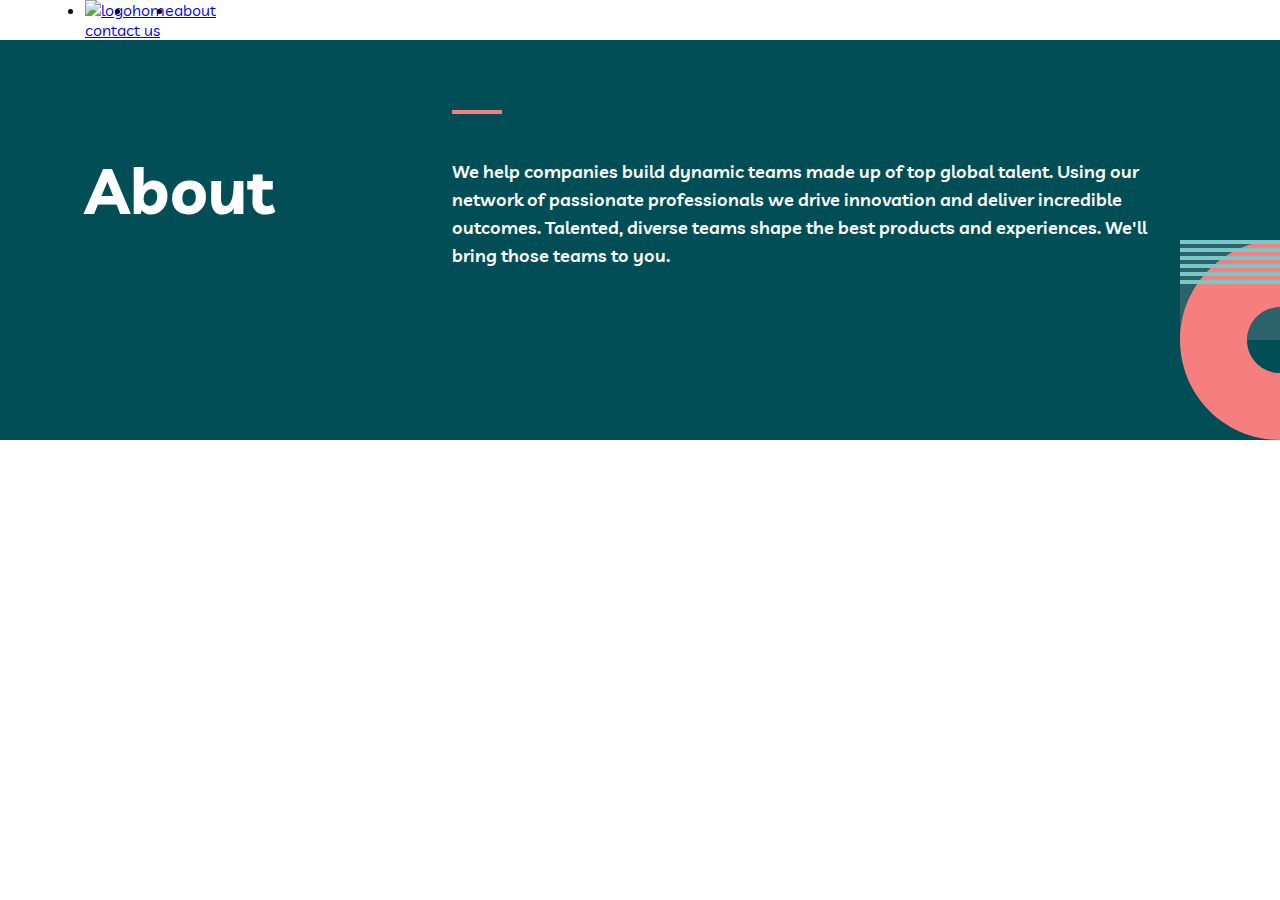
==== about.html @ 4de5ffe3 "Update about.html" ====
<!DOCTYPE html>
<html lang="en">

<head>
  <meta charset="UTF-8">
  <meta http-equiv="X-UA-Compatible" content="IE=edge">
  <meta name="viewport" content="width=device-width, initial-scale=1.0">
  <title>Document</title>
  <link rel="stylesheet" href="https://necolas.github.io/normalize.css/8.0.1/normalize.css">
  <link rel="stylesheet" href="css/col.css">
  <link rel="stylesheet" href="css/about.css">
</head>

<body>
  <header>
    <div class="container">
      <div class="header__all middle">
        <ul class="header__list row middle">
          <li class="header__item header__logo"><a href="#"><img src="images/myteam.svg" alt="logo"></a></li>
          <li class="header__item"><a href="#">home</a></li>
          <li class="header__item"><a href="#">about</a></li>
        </ul>
        <div class="header__item "><a class="header__contact" href="#">contact us</a></div>
      </div>   
    </div>
  </header>
  <!-- -----------------------about---Arslon_Radjabov------------------------- -->
  <div class="about__hero">
    <div class="container">
      <div class="about__main row middle">
        <h1 class="about__title" >About</h1>
        <div class="about__desc ">
          <img class="about__red-line" src="images/about-line-red.svg" alt="line-red">
          <p class="about__text">We help companies build dynamic teams made up of top global talent. Using our network of passionate professionals we drive innovation and deliver incredible outcomes. Talented, diverse teams shape the best products and experiences. We'll bring those teams to you.</p>
        </div>
      </div>
    </div>
  </div>
  <!-- -----------------about-hero-finished-----------arslon-------- -->
  <script src="js/main.js"></script>
</body>

</html>
---- css/col.css ----
* {
  margin: 0;
  padding: 0;
  box-sizing: border-box;
}

.container {
  margin: 0 auto;
}

.row {
  display: flex;
  flex-flow: row wrap;
}

.between {
  justify-content: space-between;
}
.around {
  justify-content: space-around;
}
.evenly {
  justify-content: space-evenly;
}
.middle {
  align-items: center;
}
.center {
  text-align: center;
  justify-content: center;
}

.col-1 {
  max-width: 8.33333%;
  flex-basis: 8.33333%;
}
.col-2 {
  max-width: 16.66666%;
  flex-basis: 16.66666%;
}
.col-3 {
  max-width: 25%;
  flex-basis: 25%;
}
.col-4 {
  max-width: 33.33333%;
  flex-basis: 33.33333%;
}
.col-5 {
  max-width: 41.66666%;
  flex-basis: 41.66666%;
}
.col-6 {
  max-width: 50%;
  flex-basis: 50%;
}
.col-7 {
  max-width: 58.33333%;
  flex-basis: 58.33333%;
}
.col-8 {
  max-width: 66.66666%;
  flex-basis: 66.66666%;
}
.col-9 {
  max-width: 75%;
  flex-basis: 75%;
}
.col-10 {
  max-width: 83.33333%;
  flex-basis: 83.33333%;
}
.col-11 {
  max-width: 91.66666%;
  flex-basis: 91.66666%;
}
.col-12 {
  max-width: 100%;
  flex-basis: 100%;
}
---- css/about.css ----
@import url('https://fonts.googleapis.com/css2?family=Livvic:ital,wght@0,400;0,500;0,600;0,700;1,400&display=swap');

*,
*::after,
*::before {
  margin: 0;
  padding: 0;
  box-sizing: border-box;
}

body {
  font-family: 'Livvic', sans-serif;
  background-color: #fff;
  min-height: 100vh;
  display: flex;
  flex-direction: column;
}

.container {
  width: 1130px;
  padding: 0 10px;
}

.about__hero{
  background-image: url('../images/about-hero-left.svg');
  background-position: right bottom;
  background-repeat: no-repeat;
  background-color: #014E56;
}
.about__main{
  padding-top: 70px;
  padding-bottom: 170px;
  gap: 178px;

}
.about__title {
  font-weight: bold;
  font-size: 64px;
  line-height: 100px;
  color: #fff;
}
.about__desc {
}
.about__red-line {
}
.about__text {
  color: #fff;
  font-weight: 600;
  font-size: 18px;
  line-height: 28px;
}

.about__desc{
  width: 730px;
}
.about__red-line{
  margin-bottom: 40px;
}
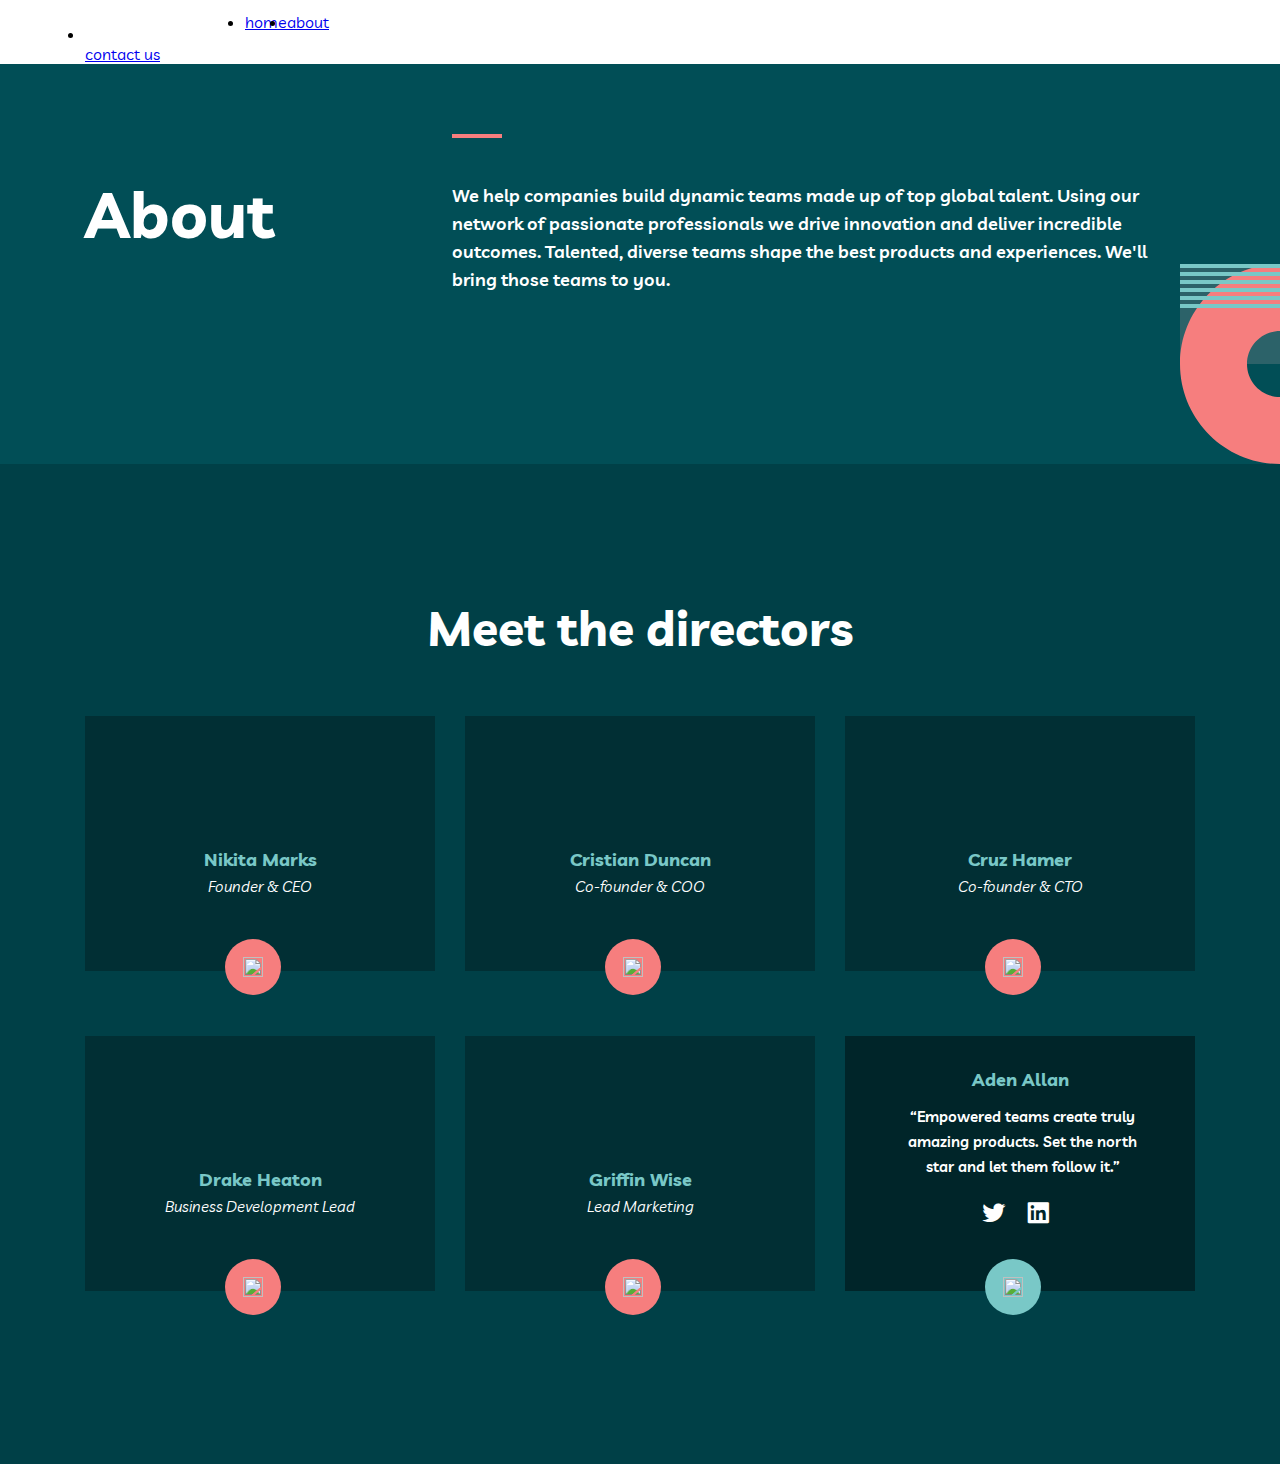
==== commit 0266b2de: "Merge branch 'main' into meet-branch" ====
--- a/about.html
+++ b/about.html
@@ -5,13 +5,15 @@
   <meta charset="UTF-8">
   <meta http-equiv="X-UA-Compatible" content="IE=edge">
   <meta name="viewport" content="width=device-width, initial-scale=1.0">
-  <title>Document</title>
+  <title>mt team</title>
+  <link href='https://unpkg.com/boxicons@2.1.1/css/boxicons.min.css' rel='stylesheet'>
   <link rel="stylesheet" href="https://necolas.github.io/normalize.css/8.0.1/normalize.css">
   <link rel="stylesheet" href="css/col.css">
   <link rel="stylesheet" href="css/about.css">
 </head>
 
 <body>
+
   <header>
     <div class="container">
       <div class="header__all middle">
@@ -37,7 +39,86 @@
     </div>
   </div>
   <!-- -----------------about-hero-finished-----------arslon-------- -->
+  
+<!--  Muhammadsodiq  -->
+  
+  <section class="directors">
+    <div class="container">
+      <div class="meet">
+        <h3 class="meet__titile ">
+          Meet the directors
+        </h3>
+        <ul class="meet__list row middle between">
+          <li class="meet__item director">
+              <div class="director__div">
+                <h4 class="director__name">
+                  Nikita Marks
+                </h4>
+                <p class="dirextor__text"><i>Founder & CEO</i></p>
+                <div class="dirextor__box"><img class="dirextor__img" src="img/plust.png" alt="" width="20" height="20"></div>
+              </div>
+          </li>
+          <li class="meet__item director">
+            <div class="director__div">
+              <h4 class="director__name">
+                Cristian Duncan
+              </h4>
+              <p class="dirextor__text"><i>Co-founder & COO</i></p>
+              <div class="dirextor__box"><img class="dirextor__img" src="img/plust.png" alt="" width="20" height="20"></div>
+            </div>
+        </li>
+        <li class="meet__item director">
+          <div class="director__div">
+            <h4 class="director__name">
+              Cruz Hamer
+            </h4>
+            <p class="dirextor__text"><i>Co-founder & CTO</i></p>
+            <div class="dirextor__box"><img class="dirextor__img" src="img/plust.png" alt="" width="20" height="20"></div>
+          </div>
+      </li>
+      <li class="meet__item director">
+        <div class="director__div">
+          <h4 class="director__name">
+            Drake Heaton
+          </h4>
+          <p class="dirextor__text"><i>Business Development Lead</i></p>
+          <div class="dirextor__box"><img class="dirextor__img" src="img/plust.png" alt="" width="20" height="20"></div>
+        </div>
+    </li>
+    <li class="meet__item director">
+      <div class="director__div">
+        <h4 class="director__name">
+          Griffin Wise
+        </h4>
+        <p class="dirextor__text"><i>Lead Marketing</i></p>
+        <div class="dirextor__box"><img class="dirextor__img" src="img/plust.png" alt="" width="20" height="20"></div>
+      </div>
+  </li>
+  <li class="meet__item-last director">
+    <div class="director__div">
+      <h4 class="director__name-last">
+        Aden Allan
+      </h4>
+      <p class="dirextor__text-last">“Empowered teams create truly amazing products. Set the north star and let them follow it.”</p>
+      <div class="director__icons row middle">
+        <a href="#">
+          <i class='meet__twitter bx bxl-twitter'></i>
+        </a>
+        <a href="#">
+          <i class='meet__linkid bx bxl-linkedin-square'></i>
+        </a>
+      </div>
+      <div class="dirextor__box box-last"><img class="dirextor__img" src="img/xxxx.png" alt="" width="20" height="20"></div>
+    </div>
+  </li>
+        </ul>
+      </div>
+    </div>
+  </section>
+  
+<!--   Muhammadsodiq end -->
   <script src="js/main.js"></script>
 </body>
 
 </html>
+
--- a/css/about.css
+++ b/css/about.css
@@ -14,6 +14,7 @@
   min-height: 100vh;
   display: flex;
   flex-direction: column;
+  overflow-x: hidden;
 }
 
 .container {
@@ -21,6 +22,7 @@
   padding: 0 10px;
 }
 
+/*  Arslon*/
 .about__hero{
   background-image: url('../images/about-hero-left.svg');
   background-position: right bottom;
@@ -56,3 +58,145 @@
 .about__red-line{
   margin-bottom: 40px;
 }
+
+/* Arslon end */
+
+/* Muhammadsodiq */
+
+.directors {
+  background-color: #004047;
+  width: 100%;
+  height: 1000px;
+  background-image: url('../img/meet__section.png'),
+  url('../img/meet__section__tihjt.png');
+  background-repeat: no-repeat;
+  background-position: top left, right bottom;
+}
+.meet__list {
+  padding-top: 64px;
+}
+.meet__titile {
+  font-weight: bold;
+  font-size: 48px;
+  line-height: 48px;
+  text-align: center;
+  color: #fff; 
+  padding-top: 140px;
+}
+
+.meet__item {
+  list-style: none;
+  width: 350px;
+  height: 255px;
+  background: #012f34;
+  margin-bottom: 65px;
+}
+.meet__item-last {
+  list-style: none;
+  width: 350px;
+  height: 255px;
+  background: #002529;
+  margin-bottom: 65px;
+}
+.director__name {
+  position: relative;
+  font-weight: 700;
+  font-size: 18px;
+  line-height: 28px;
+  text-align: center;
+  color: #79c8c7;
+}
+.director__name-last {
+  position: relative;
+  top: -100px;
+  font-weight: 700;
+  font-size: 18px;
+  line-height: 28px;
+  text-align: center;
+  color: #79c8c7;
+}
+.director__name::before {
+  content: '';
+  width: 100px;
+  height:  100px;
+  display: inline-block;
+  background-image: url('../img/meet__oval__img.png');
+  object-fit: cover;
+  background-repeat: no-repeat;
+  position: absolute;
+  left: 123px;
+  top: -100px;
+}
+.meet__item:nth-child(2) .director__name::before {
+  background-image: url('../img/meet__oval2.png');
+}
+.meet__item:nth-child(3) .director__name::before {
+  background-image: url('../img/meet__oval3.png');
+}
+.meet__item:nth-child(4) .director__name::before {
+  background-image: url('../img/meet__oval4.png');
+}
+.meet__item:nth-child(5) .director__name::before {
+  background-image: url('../img/meet__oval5.png');
+}
+.director__div {
+  padding-top: 130px;
+  text-align: center;
+}
+.dirextor__text {
+  font-size: 15px;
+  line-height: 25px;
+  text-align: center; 
+  color: #fff;
+}
+.dirextor__box {
+  width: 56px;
+  height: 56px;
+  background-color:#f67e7e;
+  border-radius: 50%; 
+  position: relative;
+  left: 140px;
+  bottom: -40px;
+  cursor: pointer;
+}
+.dirextor__img {
+  position: absolute;
+  top: 50%;
+  left: 50%;
+  transform: translate(-50%, -50%);
+}
+
+.dirextor__text-last {
+  width: 255px;
+  position: relative;
+  top: -90px;
+  font-weight: 600;
+  font-size: 15px;
+  line-height: 25px;
+  text-align: center;
+  color: #fff;
+  margin-left: 50px;
+}
+.box-last {
+  position: relative;
+  top: -40px;
+  left: 140px;
+  background-color: #79c8c7;
+}
+.bxl-twitter {
+  font-size: 28px;
+  color: #fff;
+  margin-right: 16px;
+}
+.meet__linkid {
+  font-size: 28px;
+  color: #fff;
+}
+.director__icons {
+  position: relative;
+  left: 135px;
+  top: -70px;
+}
+/*  Muhammadsodqi end */
+
+
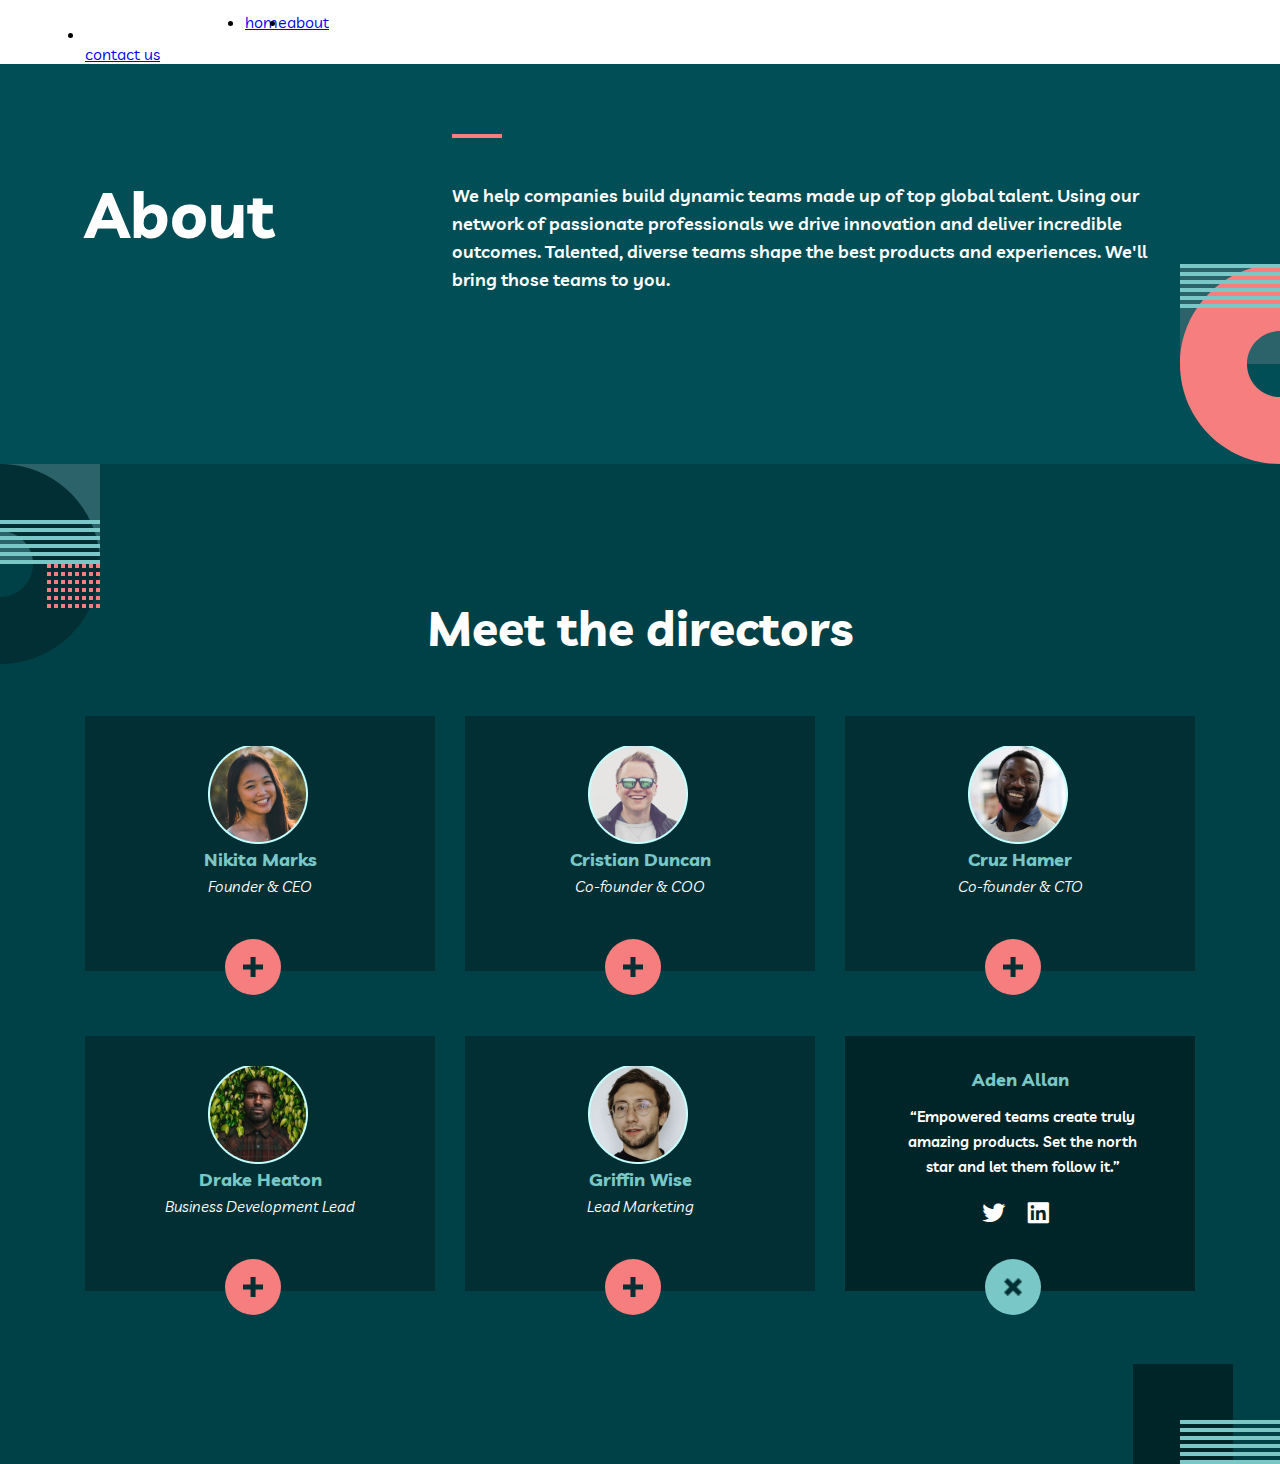
==== commit 5745afbc: "Update about.html" ====
--- a/about.html
+++ b/about.html
@@ -5,7 +5,7 @@
   <meta charset="UTF-8">
   <meta http-equiv="X-UA-Compatible" content="IE=edge">
   <meta name="viewport" content="width=device-width, initial-scale=1.0">
-  <title>mt team</title>
+  <title>my team</title>
   <link href='https://unpkg.com/boxicons@2.1.1/css/boxicons.min.css' rel='stylesheet'>
   <link rel="stylesheet" href="https://necolas.github.io/normalize.css/8.0.1/normalize.css">
   <link rel="stylesheet" href="css/col.css">
@@ -14,7 +14,7 @@
 
 <body>
 
-  <header>
+  <header id class="header" class="header">
     <div class="container">
       <div class="header__all middle">
         <ul class="header__list row middle">
@@ -27,6 +27,7 @@
     </div>
   </header>
   <!-- -----------------------about---Arslon_Radjabov------------------------- -->
+  <div class="about">
   <div class="about__hero">
     <div class="container">
       <div class="about__main row middle">
@@ -38,10 +39,12 @@
       </div>
     </div>
   </div>
+ </div>
   <!-- -----------------about-hero-finished-----------arslon-------- -->
   
 <!--  Muhammadsodiq  -->
   
+<main id="main">  
   <section class="directors">
     <div class="container">
       <div class="meet">
@@ -117,6 +120,8 @@
   </section>
   
 <!--   Muhammadsodiq end -->
+  
+  </main>  
   <script src="js/main.js"></script>
 </body>
 
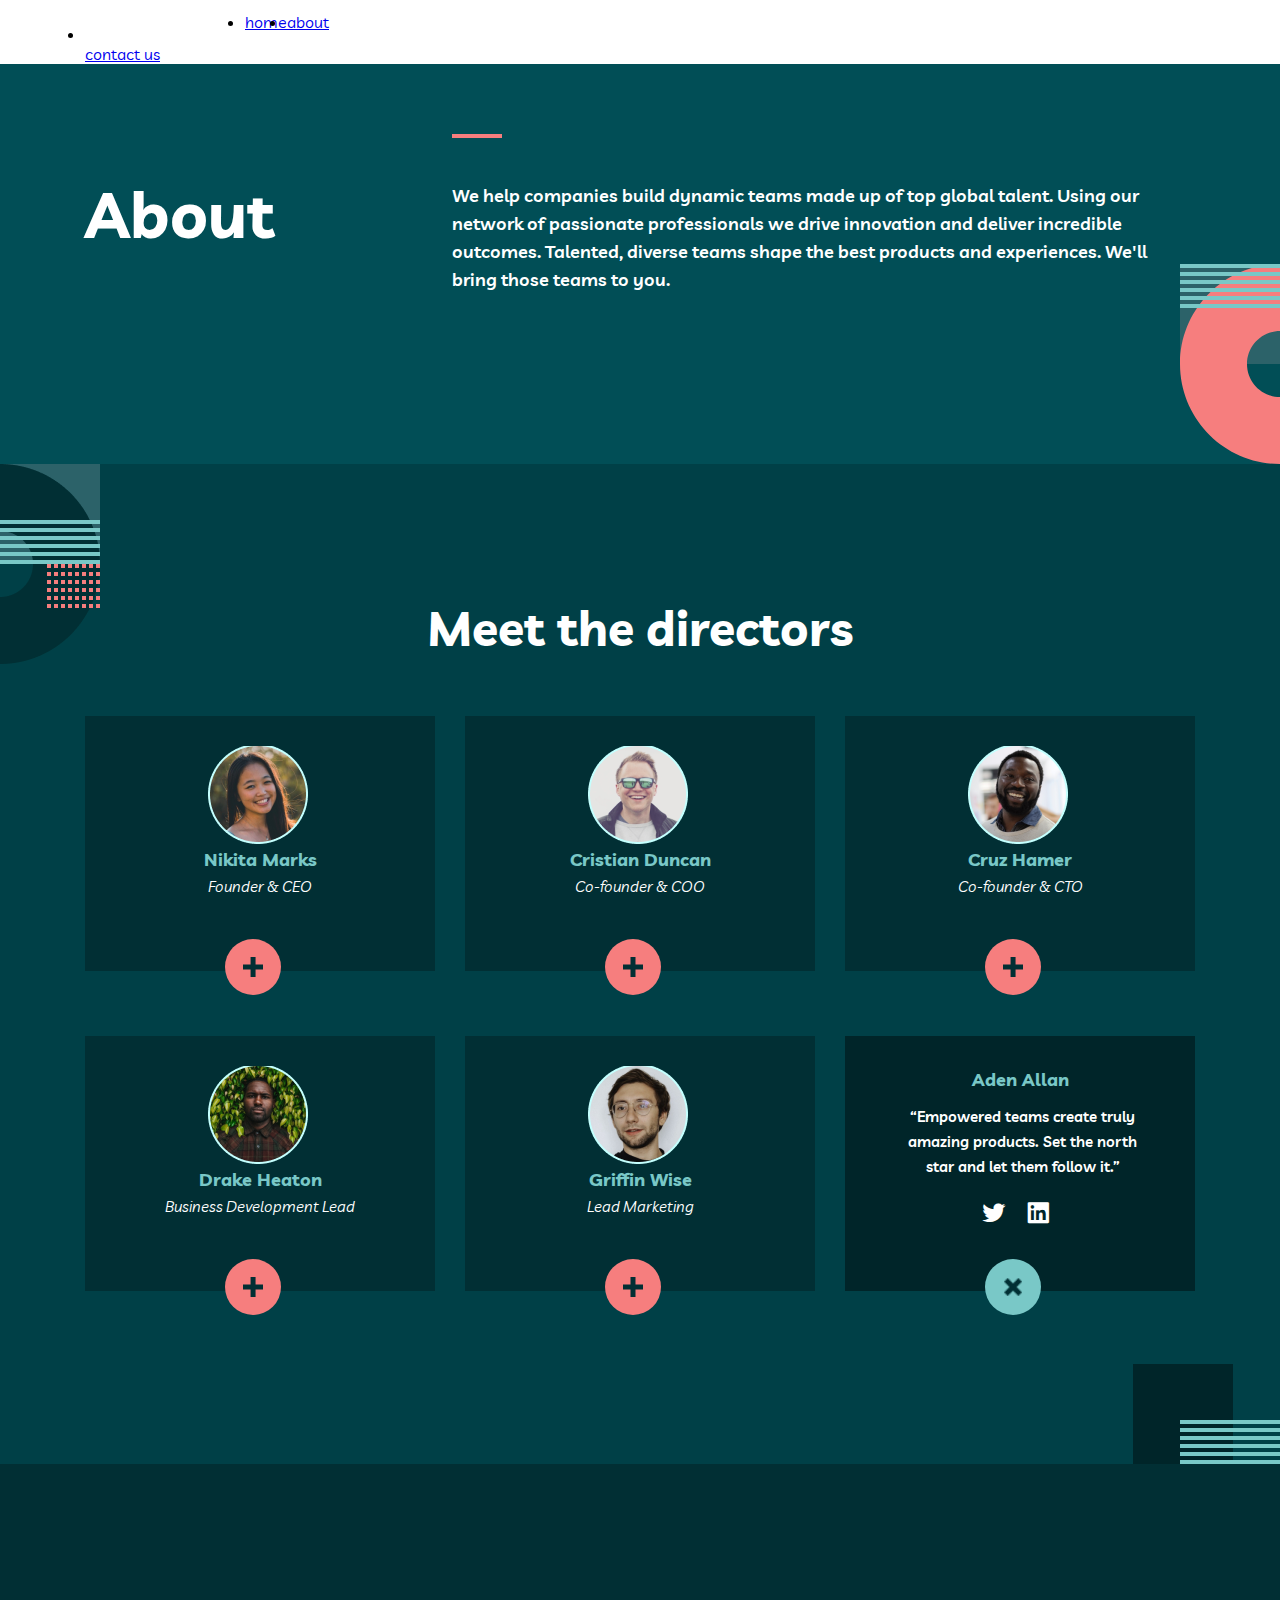
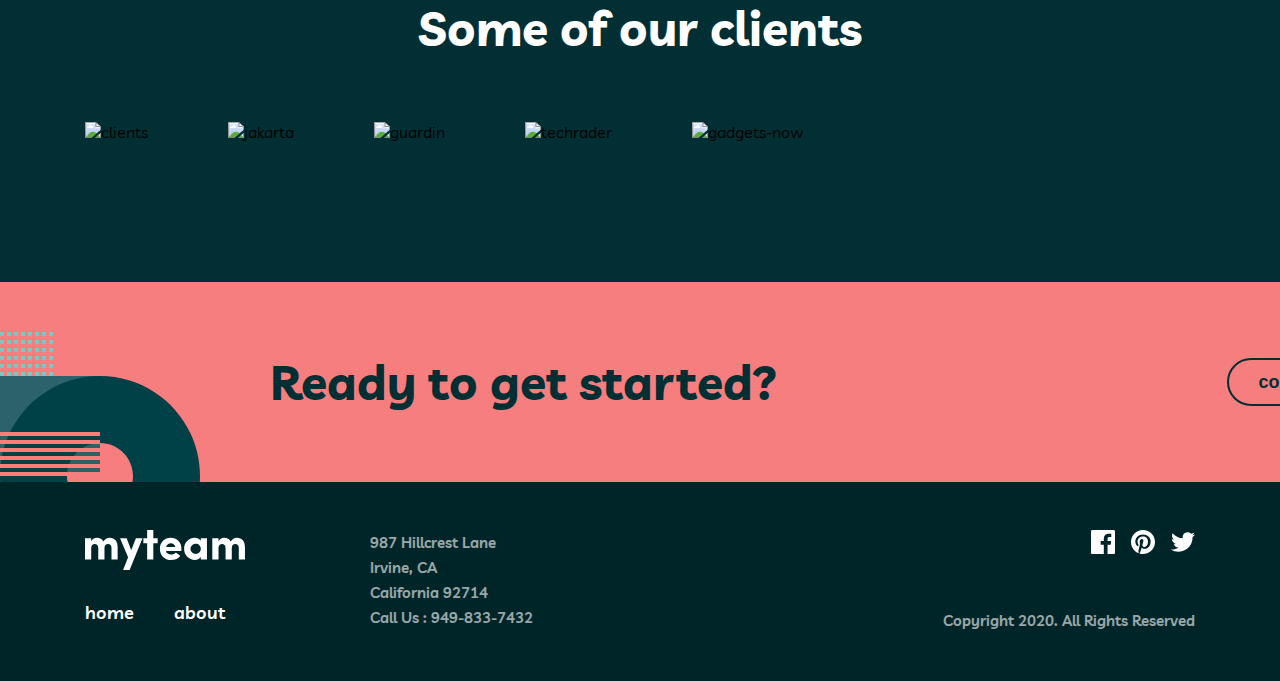
==== commit 8d8ddad4: "Merge branch 'main' into about-footer-branch" ====
--- a/about.html
+++ b/about.html
@@ -13,7 +13,6 @@
 </head>
 
 <body>
-
   <header id class="header" class="header">
     <div class="container">
       <div class="header__all middle">
@@ -121,7 +120,103 @@
   
 <!--   Muhammadsodiq end -->
   
+<!--   MuhammadAli  -->
+    <section id="clients" class="clients">
+    <div class="clients__box center">
+      <div class="container">
+        <h3 class="clients__title">Some of our clients</h3>
+        <ul class="clients__list row middle">
+          <li class="clients__item">
+            <img src="img/clients-verge.svg" alt="clients" width="165" height="28">
+          </li>
+          <li class="clients__item">
+            <img src="img/jakarta.svg" alt="jakarta" width="184" height="23">
+          </li>
+          <li class="clients__item">
+            <img src="img/guardin.svg" alt="guardin" width="165" height="28">
+          </li>
+          <li class="clients__item">
+            <img src="img/techrader.svg" alt="techrader" width="165" height="28">
+          </li>
+          <li class="clients__item">
+            <img src="img/gadgets-now.svg" alt="gadgets-now" width="98" height="45">
+          </li>
+        </ul>
+      </div>
+    </div>
+  </section>
+      <!--   MuhammadAli end -->
+ 
+
+                   <!----------------- MuxammadAli section=Started end ---------------------->
+                   
+  
   </main>  
+
+   <!----------------- MuxammadAli section=Started ---------------------->
+  <section id="started" class="started">
+    <div class="started__box">
+      <div class="container">
+        <div class="started__inner row middle between">
+          <h3 class="started__title">Ready to get started?</h3>
+          <button class="started__btn">contact us</button>
+        </div>
+      </div>
+    </div>
+  </section>
+
+
+                   <!----------------- MuxammadAli section=footer ---------------------->
+
+  <footer id="footer" class="footer">
+    <div class="footer__box">
+      <div class="container">
+        <div class="footer__boxing row between">
+          <div class="footer__content row">
+            <div class="footer__inner">
+              <a href="#">
+                <img class="footer__logo" src="img/logo-footer.svg" alt="logo-footer" width="160" height="40">
+              </a>
+              <ul class="footer__list row middle">
+                <li class="footer__item">
+                  <a href="index.html" class="footer__link">home</a>
+                </li>
+                <li class="footer__item">
+                  <a href="about.html" class="footer__link">about</a>
+                </li>
+              </ul>
+            </div>
+            <p class="footer__adress">
+              987  Hillcrest Lane <br>
+              Irvine, CA <br>
+              California 92714 <br>
+              Call Us : 949-833-7432
+            </p>
+          </div>
+          <div class="footer__social social">
+            <ul class="social__list row middle">
+              <li class="social__item">
+                <a href="#">
+                  <img src="img/mytem-facebook.svg" alt="mytem-facebook" width="24" height="24">
+                </a>
+              </li>
+              <li class="social__item">
+                <a href="#">
+                  <img src="img/myteam-pinteres.svg" alt="myteam-pinteres" width="24" height="24">
+                </a>
+              </li>
+              <li class="social__item">
+                <a href="#">
+                  <img src="img/myteam-twitter.svg" alt="myteam-twitter" width="24" height="20">
+                </a>
+              </li>
+            </ul>
+            <p class="social__copy">Copyright 2020. All Rights Reserved</p>
+          </div>
+        </div>
+      </div>
+    </div>
+  </footer>
   <script src="js/main.js"></script>
 </body>
 
--- a/css/about.css
+++ b/css/about.css
@@ -21,7 +21,6 @@
   width: 1130px;
   padding: 0 10px;
 }
-
 /*  Arslon*/
 .about__hero{
   background-image: url('../images/about-hero-left.svg');
@@ -200,3 +199,136 @@
 /*  Muhammadsodqi end */
 
 
+                      /* MuxammadAli section=Clients */
+
+#clients {
+  padding: 140px 0;
+  background-color: #012f34;
+  background-image: url(../img/clients-bg.svg);
+  background-repeat: no-repeat;
+  background-size: 200px 200px;
+}
+
+.clients__title {
+  font-weight: 700;
+  font-size: 48px;
+  line-height: 48px;
+  color: #fff;
+  margin-bottom: 70px;
+}
+.clients__list {
+  list-style: none;
+}
+.clients__item:not(:last-child){
+  margin-right: 80px;
+} 
+
+                        /* MuxammadAli section=Clients end */
+
+
+                        /* <!----------------- MuxammadAli section=Started ----------------------> */
+#started {
+  padding: 76px 260px;
+  background-color: #f67e7e;
+  background-image: url(../img/started.svg);
+  background-repeat: no-repeat;
+  background-size: 200px 244px;
+}
+
+.started__title {
+  font-weight: bold;
+  font-size: 48px;
+  line-height: 48px;
+  color: #012f34;
+}
+.started__btn {
+  font-weight: 600;
+  font-size: 18px;
+  line-height: 28px;
+  color: #012f34;
+  width: 153px;
+  height: 48px;
+  border: 2px solid #012f34;
+  box-sizing: border-box;
+  border-radius: 24px;
+  background: none;
+  cursor: pointer;
+}
+
+.started__btn:hover {
+  background-color: #012f34;
+  color: #fff;
+}
+.started__btn:active {
+  border: 2px solid #bfcbcc;
+  background-color: transparent;
+  color: #bfcbcc;
+}
+
+/* <!----------------- MuxammadAli section=Started end ----------------------> */
+
+
+/* <!----------------- MuxammadAli section=footer ----------------------> */
+
+#footer {
+  background-color: #002529;
+  padding: 48px 0;
+}
+
+.footer__inner {
+  margin-right: 125px;
+}
+
+.footer__logo {
+  margin-bottom: 25px;
+}
+
+.footer__list {
+  list-style: none;
+}
+
+.footer__item:not(:last-child) {
+  margin-right: 40px;
+}
+
+.footer__link {
+  text-decoration: none;
+  font-weight: 600;
+  font-size: 18px;
+  line-height: 28px;
+  color: #fff;
+}
+
+.footer__link:hover {
+  color: #f67e7e;
+}
+.footer__link:active {
+  color: #bfcbcc;
+}
+
+.footer__adress {
+  font-weight: 600;
+  font-size: 15px;
+  line-height: 25px;
+  color: #fff;
+  opacity: 0.6;
+}
+.social__list {
+  list-style: none;
+  margin-bottom: 50px;
+  justify-content: right;
+}
+
+.social__item:not(:last-child) {
+  margin-right: 16px;
+}
+
+.social__copy {
+  font-weight: 600;
+  font-size: 15px;
+  line-height: 25px;
+  color: #fff;
+  opacity: 0.6;
+}
+
+/* <!----------------- MuxammadAli section=footer end ----------------------> */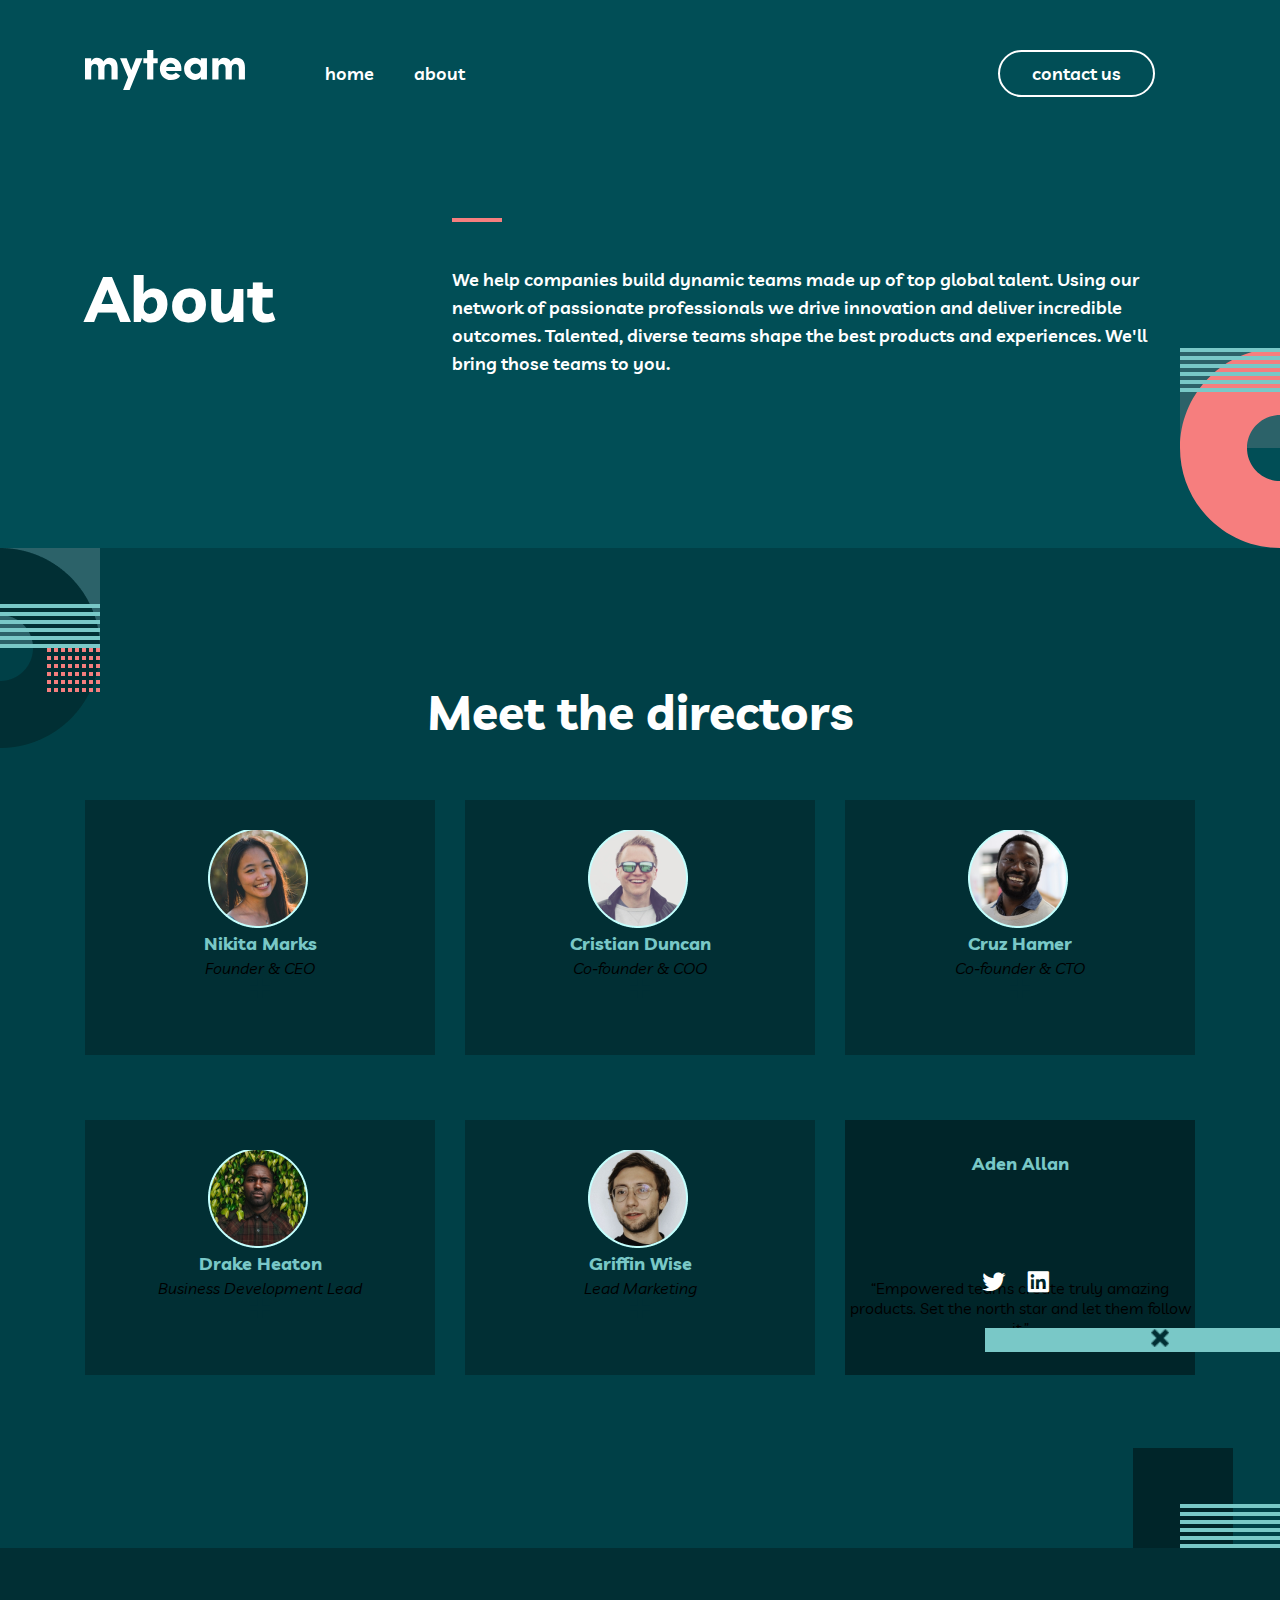
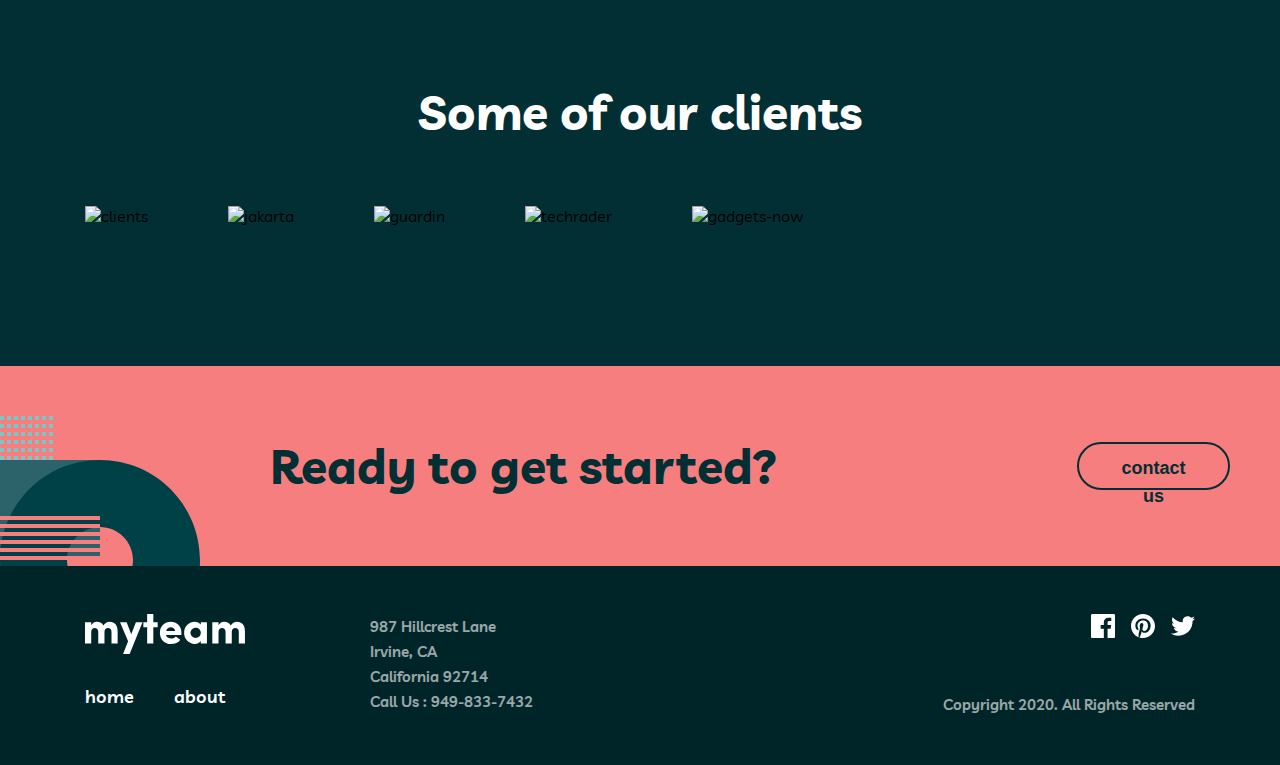
==== commit b9eb660b: "something change" ====
--- a/about.html
+++ b/about.html
@@ -10,9 +10,11 @@
   <link rel="stylesheet" href="https://necolas.github.io/normalize.css/8.0.1/normalize.css">
   <link rel="stylesheet" href="css/col.css">
   <link rel="stylesheet" href="css/about.css">
+  <link rel="stylesheet" href="css/style.css">
 </head>
 
 <body>
+
   <header id class="header" class="header">
     <div class="container">
       <div class="header__all middle">
@@ -56,8 +58,8 @@
                 <h4 class="director__name">
                   Nikita Marks
                 </h4>
-                <p class="dirextor__text"><i>Founder & CEO</i></p>
-                <div class="dirextor__box"><img class="dirextor__img" src="img/plust.png" alt="" width="20" height="20"></div>
+                <p class="director__text"><i>Founder & CEO</i></p>
+                <div class="director__box"><img class="director__img" src="img/plust.png" alt="button__plus" width="20" height="20"></div>
               </div>
           </li>
           <li class="meet__item director">
@@ -65,8 +67,8 @@
               <h4 class="director__name">
                 Cristian Duncan
               </h4>
-              <p class="dirextor__text"><i>Co-founder & COO</i></p>
-              <div class="dirextor__box"><img class="dirextor__img" src="img/plust.png" alt="" width="20" height="20"></div>
+              <p class="director__text"><i>Co-founder & COO</i></p>
+              <div class="director__box"><img class="director__img" src="img/plust.png" alt="button__plus" width="20" height="20"></div>
             </div>
         </li>
         <li class="meet__item director">
@@ -74,8 +76,8 @@
             <h4 class="director__name">
               Cruz Hamer
             </h4>
-            <p class="dirextor__text"><i>Co-founder & CTO</i></p>
-            <div class="dirextor__box"><img class="dirextor__img" src="img/plust.png" alt="" width="20" height="20"></div>
+            <p class="director__text"><i>Co-founder & CTO</i></p>
+            <div class="director__box"><img class="director__img" src="img/plust.png" alt="button__plus" width="20" height="20"></div>
           </div>
       </li>
       <li class="meet__item director">
@@ -83,8 +85,8 @@
           <h4 class="director__name">
             Drake Heaton
           </h4>
-          <p class="dirextor__text"><i>Business Development Lead</i></p>
-          <div class="dirextor__box"><img class="dirextor__img" src="img/plust.png" alt="" width="20" height="20"></div>
+          <p class="director__text"><i>Business Development Lead</i></p>
+          <div class="director__box"><img class="director__img" src="img/plust.png" alt="button__plus" width="20" height="20"></div>
         </div>
     </li>
     <li class="meet__item director">
@@ -92,8 +94,8 @@
         <h4 class="director__name">
           Griffin Wise
         </h4>
-        <p class="dirextor__text"><i>Lead Marketing</i></p>
-        <div class="dirextor__box"><img class="dirextor__img" src="img/plust.png" alt="" width="20" height="20"></div>
+        <p class="director__text"><i>Lead Marketing</i></p>
+        <div class="director__box"><img class="director__img" src="img/plust.png" alt="button__plus" width="20" height="20"></div>
       </div>
   </li>
   <li class="meet__item-last director">
@@ -101,7 +103,7 @@
       <h4 class="director__name-last">
         Aden Allan
       </h4>
-      <p class="dirextor__text-last">“Empowered teams create truly amazing products. Set the north star and let them follow it.”</p>
+      <p class="director__text-last">“Empowered teams create truly amazing products. Set the north star and let them follow it.”</p>
       <div class="director__icons row middle">
         <a href="#">
           <i class='meet__twitter bx bxl-twitter'></i>
@@ -110,7 +112,7 @@
           <i class='meet__linkid bx bxl-linkedin-square'></i>
         </a>
       </div>
-      <div class="dirextor__box box-last"><img class="dirextor__img" src="img/xxxx.png" alt="" width="20" height="20"></div>
+      <div class="director__box box-last"><img class="director__img" src="img/xxxx.png" alt="button__plus" width="20" height="20"></div>
     </div>
   </li>
         </ul>
--- a/css/about.css
+++ b/css/about.css
@@ -40,10 +40,7 @@
   line-height: 100px;
   color: #fff;
 }
-.about__desc {
-}
-.about__red-line {
-}
+
 .about__text {
   color: #fff;
   font-weight: 600;
@@ -242,6 +239,8 @@
   color: #012f34;
 }
 .started__btn {
+  position: relative;
+  right: 150px;
   font-weight: 600;
   font-size: 18px;
   line-height: 28px;
--- a/css/style.css
+++ b/css/style.css
@@ -0,0 +1,338 @@
+@import url('https://fonts.googleapis.com/css2?family=Livvic:ital,wght@0,400;0,500;0,600;0,700;1,400&display=swap');
+
+
+*,
+*::after,
+*::before {
+  margin: 0;
+  padding: 0;
+  box-sizing: border-box;
+}
+
+body {
+  font-family: 'Livvic', sans-serif;
+  background-color: #fff;
+  min-height: 100vh;
+  display: flex;
+  flex-direction: column;
+}
+.container {
+  width: 1130px;
+  padding: 0 10px;
+}
+
+
+
+header{
+  background-color: #014E56;
+}
+.header__all{
+  padding: 50px 0;
+  display: flex;
+  flex-direction: row;
+  justify-content: space-between;
+}
+.header__list {
+  list-style: none;
+}
+.header__item a{
+  font-style: normal;
+  font-weight: 600;
+  font-size: 18px;
+  line-height: 28px;
+  color: #fff;
+  text-decoration: none;
+  margin-right: 40px;
+}
+.header__logo {
+  margin-right: 40px;
+} 
+.header__contact{
+  text-align: center;
+  padding: 10px 32px;
+  border: 2px solid #fff;
+  border-radius: 24px;
+}.header__contact:hover{
+  color: #002529;
+  background-color: #fff;
+  border: none;
+}
+
+
+.hero {
+  background-color:#014E56;
+  background-image: url('../images/hero__img--left.svg'),url('../images/hero__img_bottom.svg');
+  background-position: left top, right bottom;
+  background-repeat: no-repeat;
+}
+
+.hero__main {
+  padding-bottom: 200px;
+  align-items: center;
+  display: flex;
+  flex-direction: row;
+  gap: 30px;
+}
+.hero__title {
+  color: #fff;
+  font-weight: bold;
+  font-size: 100px;
+  line-height: 100px;
+  width: 635px;
+}
+.hero__span {
+  color: #F67E7E;
+}
+.hero__desc {
+}
+.hero__text{
+  margin-top: 70px;
+  color: #fff;
+  width: 445px;
+  font-weight: 600;
+  font-size: 18px;
+  line-height: 28px;
+}
+
+/*   Arslon  end */
+
+/* Muhammadsodiq */
+.manage {
+  background-color: #012f34;
+  height: 685px;
+  width: 100%;
+  background-image: url('../img/build__back.png');
+  background-repeat: no-repeat;
+  background-position: right bottom;
+}
+.build {
+  padding-top: 80px; 
+}
+.title__build {
+  width: 445px;
+  font-weight: 700;
+  font-size: 48px;
+  line-height: 48px;
+  color: #fff;
+  position: relative;
+}
+.title__build::before {
+  content: '';
+  width: 50px;
+  border-top: 3px solid #f67e7e;
+  display: inline-block;
+  position: absolute;
+  top: -55px;
+}
+.build__list {
+  position: relative;
+  top: 120px;
+}
+.build__item {
+  margin-bottom: 32px;
+  list-style-type: none;
+  position: relative;
+}
+.build__item::before {
+  content: '';
+  width: 72px;
+  height: 72px;
+  background-image: url('../img/build__user.svg');
+  display: inline-block;
+  position: absolute;
+  left: -100px;  
+}
+.build__item:nth-child(2)::before {
+  background-image: url('../img/build__setting__img.svg');
+}
+.build__item:nth-child(3)::before {
+  background-image: url('../img/build__fizik__img.svg');
+}
+.item__title {
+  font-weight: 700;
+  font-size: 18px;
+  line-height: 28px;
+  color: #f67e7e;
+  margin-bottom: 16px;
+}
+.item__text {
+  width: 445px;
+  font-weight: 600;
+  font-size: 15px;
+  line-height: 25px;  
+  color: #fff;
+  opacity: 0.8;
+
+}  
+  
+.stories {
+  width: 100vw;
+  height: 100vh;
+  background-color: #004047; 
+  padding-top: 140px;
+  background-image: url('../img/succes__section.svg'),
+  url('../img/secces__img__right.svg') ;
+  background-repeat: no-repeat;
+  background-position: top left , right bottom;
+}
+.results__title {
+  width: 932px;
+  font-weight: 700;
+  font-size: 48px;
+  line-height: 48px;
+  text-align: center;
+  color: #fff;
+  margin-bottom: 56px;
+}
+.results__span {
+  color: #79cbc7;
+}
+
+.results__item {
+  width: 350px;
+  padding-top: 30px;
+  background-image: url('../img/seccess__dots.svg');
+  background-repeat: no-repeat;
+  background-position: top  center;
+}
+.results__list {
+  list-style: none;
+}
+.results__text {
+  font-weight: 600;
+  font-size: 15px;
+  line-height: 25px;
+  text-align: center;
+  color: #fff;
+  margin-bottom: 24px;
+}
+.results__name {
+  font-weight: 700;
+  font-size: 18px;
+  line-height: 28px;
+  text-align: center;
+  color: #79C8C7;
+  margin-bottom: 2px;
+}
+.results__job {
+  font-size: 13px;
+  line-height: 18px;  
+  text-align: center;
+  color: #fff;
+  margin-bottom: 30px;
+}
+  /* Muhammadsodiq end */
+
+
+    /* <!----------------- MuxammadAli section=Started ----------------------> */
+#started {
+  padding: 76px 260px;
+  background-color: #f67e7e;
+  background-image: url(../img/started.svg);
+  background-repeat: no-repeat;
+  background-size: 200px 244px;
+}
+
+.started__title {
+  font-weight: bold;
+  font-size: 48px;
+  line-height: 48px;
+  color: #012f34;
+}
+.started__btn {
+  text-decoration: none;
+  position: relative;
+  right: 150px;
+  font-weight: 600;
+  text-align: center;
+  font-size: 18px;
+  line-height: 28px;
+  color: #012f34;
+  padding: 10px 33px;
+  border: 2px solid #012f34;
+  box-sizing: border-box;
+  border-radius: 24px;
+  background: none;
+  cursor: pointer;
+}
+
+.started__btn:hover {
+  background-color: #012f34;
+  color: #fff;
+}
+.started__btn:active {
+  border: 2px solid #bfcbcc;
+  background-color: transparent;
+  color: #bfcbcc;
+}
+
+/* <!----------------- MuxammadAli section=Started end ----------------------> */
+
+
+/* <!----------------- MuxammadAli section=footer ----------------------> */
+
+#footer {
+  background-color: #002529;
+  padding: 48px 0;
+}
+
+.footer__inner {
+  margin-right: 125px;
+}
+
+.footer__logo {
+  margin-bottom: 25px;
+}
+
+.footer__list {
+  list-style: none;
+}
+
+.footer__item:not(:last-child) {
+  margin-right: 40px;
+}
+
+.footer__link {
+  text-decoration: none;
+  font-weight: 600;
+  font-size: 18px;
+  line-height: 28px;
+  color: #fff;
+}
+
+.footer__link:hover {
+  color: #f67e7e;
+}
+.footer__link:active {
+  color: #bfcbcc;
+}
+
+.footer__adress {
+  font-weight: 600;
+  font-size: 15px;
+  line-height: 25px;
+  color: #fff;
+  opacity: 0.6;
+}
+.social__list {
+  list-style: none;
+  margin-bottom: 50px;
+  justify-content: right;
+}
+
+.social__item:not(:last-child) {
+  margin-right: 16px;
+}
+
+.social__copy {
+  font-weight: 600;
+  font-size: 15px;
+  line-height: 25px;
+  color: #fff;
+  opacity: 0.6;
+}
+
+/* <!----------------- MuxammadAli section=footer end ----------------------> */
+
+
+
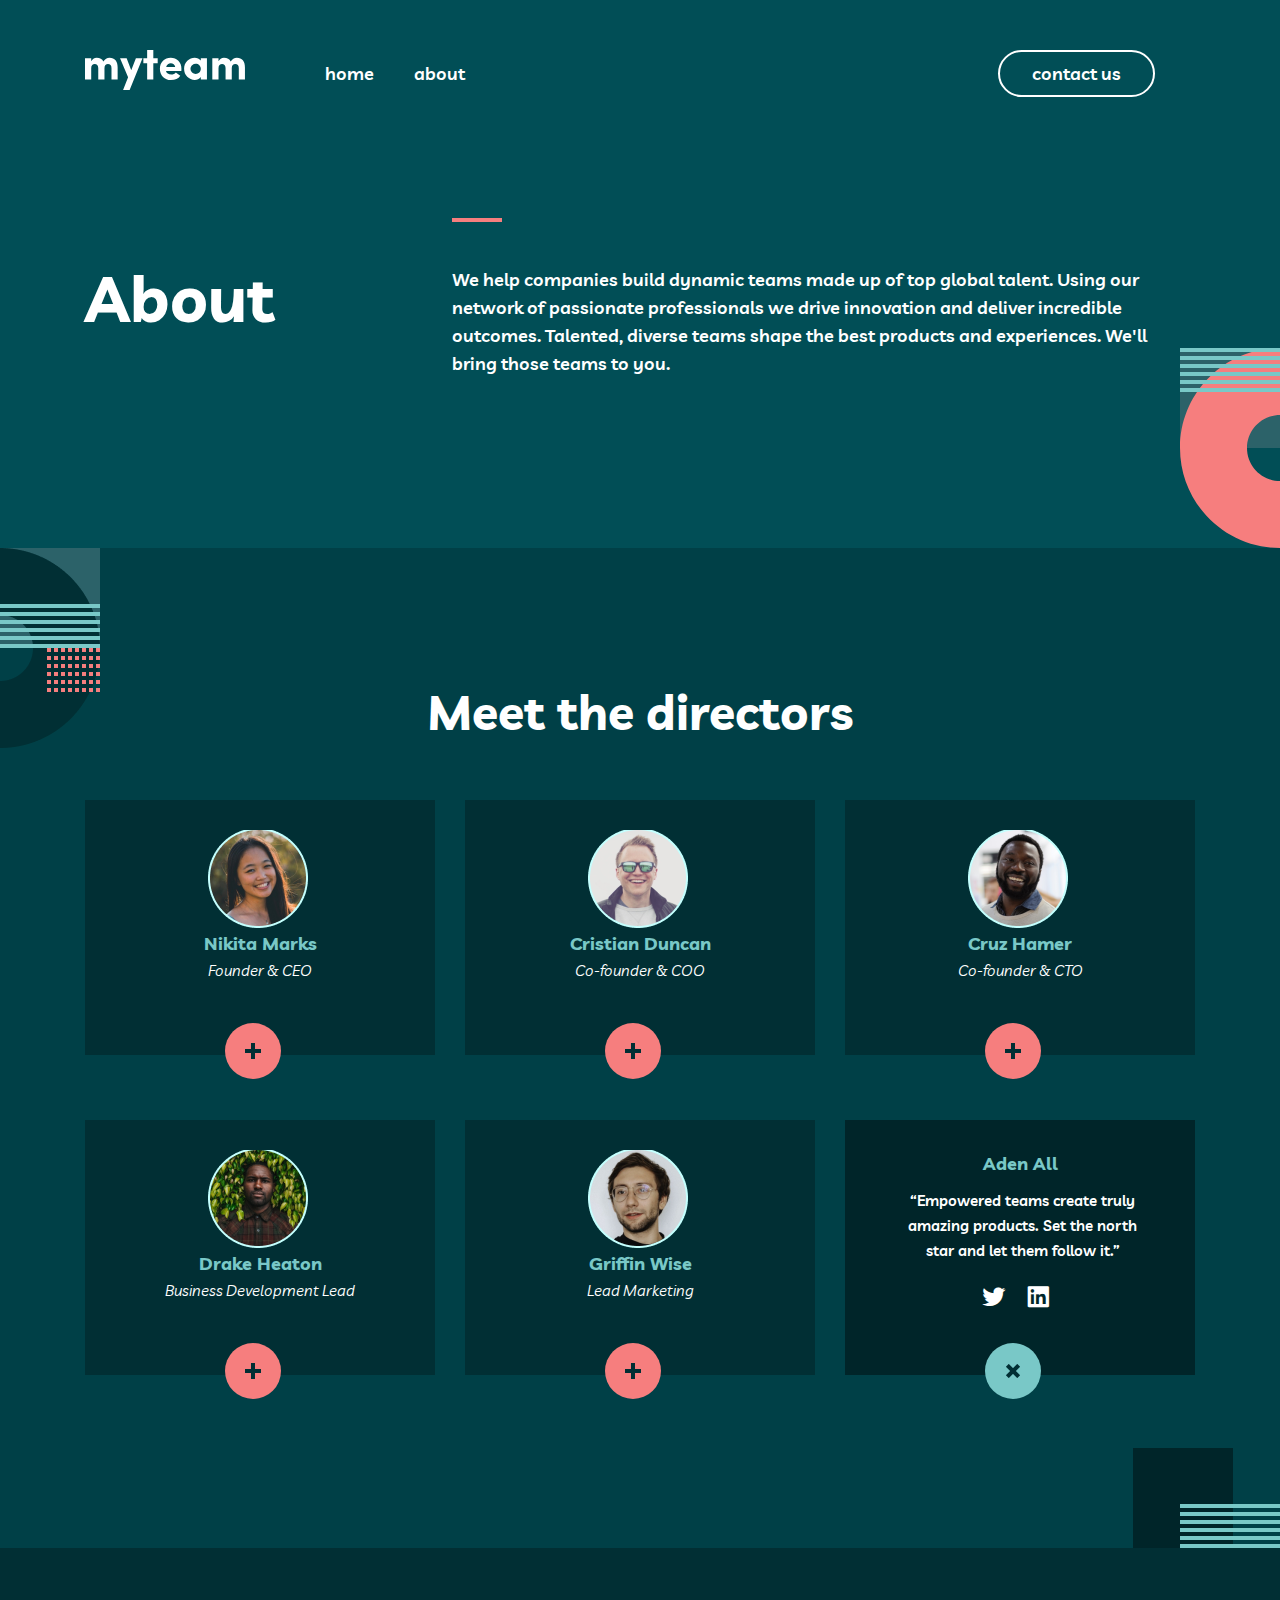
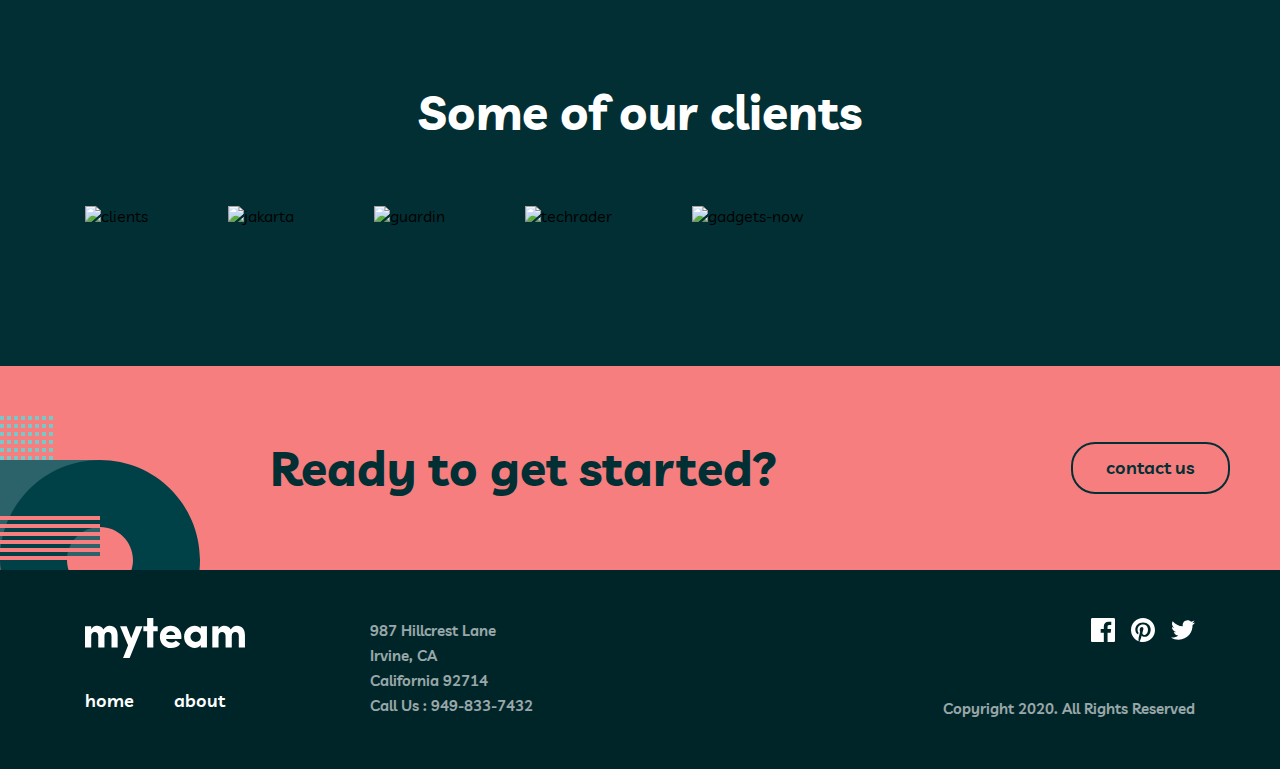
==== commit 841aacac: "full-maket-version" ====
--- a/about.html
+++ b/about.html
@@ -20,8 +20,8 @@
       <div class="header__all middle">
         <ul class="header__list row middle">
           <li class="header__item header__logo"><a href="#"><img src="images/myteam.svg" alt="logo"></a></li>
-          <li class="header__item"><a href="#">home</a></li>
-          <li class="header__item"><a href="#">about</a></li>
+          <li class="header__item"><a class="header__link" href="#">home</a></li>
+          <li class="header__item"><a class="header__link" href="#">about</a></li>
         </ul>
         <div class="header__item "><a class="header__contact" href="#">contact us</a></div>
       </div>   
@@ -59,7 +59,7 @@
                   Nikita Marks
                 </h4>
                 <p class="director__text"><i>Founder & CEO</i></p>
-                <div class="director__box"><img class="director__img" src="img/plust.png" alt="button__plus" width="20" height="20"></div>
+                <div class="director__box"><img class="director__img" src="img/plust.png" alt="button__plus" width="16" height="16"></div>
               </div>
           </li>
           <li class="meet__item director">
@@ -68,7 +68,7 @@
                 Cristian Duncan
               </h4>
               <p class="director__text"><i>Co-founder & COO</i></p>
-              <div class="director__box"><img class="director__img" src="img/plust.png" alt="button__plus" width="20" height="20"></div>
+              <div class="director__box"><img class="director__img" src="img/plust.png" alt="button__plus" width="16" height="16"></div>
             </div>
         </li>
         <li class="meet__item director">
@@ -77,7 +77,7 @@
               Cruz Hamer
             </h4>
             <p class="director__text"><i>Co-founder & CTO</i></p>
-            <div class="director__box"><img class="director__img" src="img/plust.png" alt="button__plus" width="20" height="20"></div>
+            <div class="director__box"><img class="director__img" src="img/plust.png" alt="button__plus" width="16" height="16"></div>
           </div>
       </li>
       <li class="meet__item director">
@@ -86,7 +86,7 @@
             Drake Heaton
           </h4>
           <p class="director__text"><i>Business Development Lead</i></p>
-          <div class="director__box"><img class="director__img" src="img/plust.png" alt="button__plus" width="20" height="20"></div>
+          <div class="director__box"><img class="director__img" src="img/plust.png" alt="button__plus" width="16" height="16"></div>
         </div>
     </li>
     <li class="meet__item director">
@@ -95,13 +95,13 @@
           Griffin Wise
         </h4>
         <p class="director__text"><i>Lead Marketing</i></p>
-        <div class="director__box"><img class="director__img" src="img/plust.png" alt="button__plus" width="20" height="20"></div>
+        <div class="director__box"><img class="director__img" src="img/plust.png" alt="button__plus" width="16" height="16"></div>
       </div>
   </li>
   <li class="meet__item-last director">
     <div class="director__div">
       <h4 class="director__name-last">
-        Aden Allan
+        Aden All
       </h4>
       <p class="director__text-last">“Empowered teams create truly amazing products. Set the north star and let them follow it.”</p>
       <div class="director__icons row middle">
@@ -112,7 +112,7 @@
           <i class='meet__linkid bx bxl-linkedin-square'></i>
         </a>
       </div>
-      <div class="director__box box-last"><img class="director__img" src="img/xxxx.png" alt="button__plus" width="20" height="20"></div>
+      <div class="director__box box-last"><img class="director__img" src="img/xxxx.png" alt="button__plus" width="16" height="16"></div>
     </div>
   </li>
         </ul>
@@ -161,7 +161,7 @@
       <div class="container">
         <div class="started__inner row middle between">
           <h3 class="started__title">Ready to get started?</h3>
-          <button class="started__btn">contact us</button>
+          <a class="started__btn" href="contact.html">contact us</a> 
         </div>
       </div>
     </div>
--- a/css/about.css
+++ b/css/about.css
@@ -32,7 +32,9 @@
   padding-top: 70px;
   padding-bottom: 170px;
   gap: 178px;
-
+}
+.header__link:hover {
+  color: #f67e7e;
 }
 .about__title {
   font-weight: bold;
@@ -139,13 +141,13 @@
   padding-top: 130px;
   text-align: center;
 }
-.dirextor__text {
+.director__text {
   font-size: 15px;
   line-height: 25px;
   text-align: center; 
   color: #fff;
 }
-.dirextor__box {
+.director__box {
   width: 56px;
   height: 56px;
   background-color:#f67e7e;
@@ -155,14 +157,14 @@
   bottom: -40px;
   cursor: pointer;
 }
-.dirextor__img {
+.director__img {
   position: absolute;
   top: 50%;
   left: 50%;
   transform: translate(-50%, -50%);
 }
 
-.dirextor__text-last {
+.director__text-last {
   width: 255px;
   position: relative;
   top: -90px;
@@ -201,7 +203,7 @@
 #clients {
   padding: 140px 0;
   background-color: #012f34;
-  background-image: url(../img/clients-bg.svg);
+  background-image: url('../img/clients-bg.svg');
   background-repeat: no-repeat;
   background-size: 200px 200px;
 }
@@ -227,7 +229,7 @@
 #started {
   padding: 76px 260px;
   background-color: #f67e7e;
-  background-image: url(../img/started.svg);
+  background-image: url('../img/started.svg');
   background-repeat: no-repeat;
   background-size: 200px 244px;
 }
@@ -245,8 +247,7 @@
   font-size: 18px;
   line-height: 28px;
   color: #012f34;
-  width: 153px;
-  height: 48px;
+  padding: 10px 33px;
   border: 2px solid #012f34;
   box-sizing: border-box;
   border-radius: 24px;
--- a/css/style.css
+++ b/css/style.css
@@ -44,6 +44,9 @@
   text-decoration: none;
   margin-right: 40px;
 }
+.header__link:hover {
+  color: #f67e7e;
+}
 .header__logo {
   margin-right: 40px;
 } 
@@ -52,10 +55,11 @@
   padding: 10px 32px;
   border: 2px solid #fff;
   border-radius: 24px;
+
 }.header__contact:hover{
   color: #002529;
   background-color: #fff;
-  border: none;
+  border: 2px solid #fff;
 }
 
 
